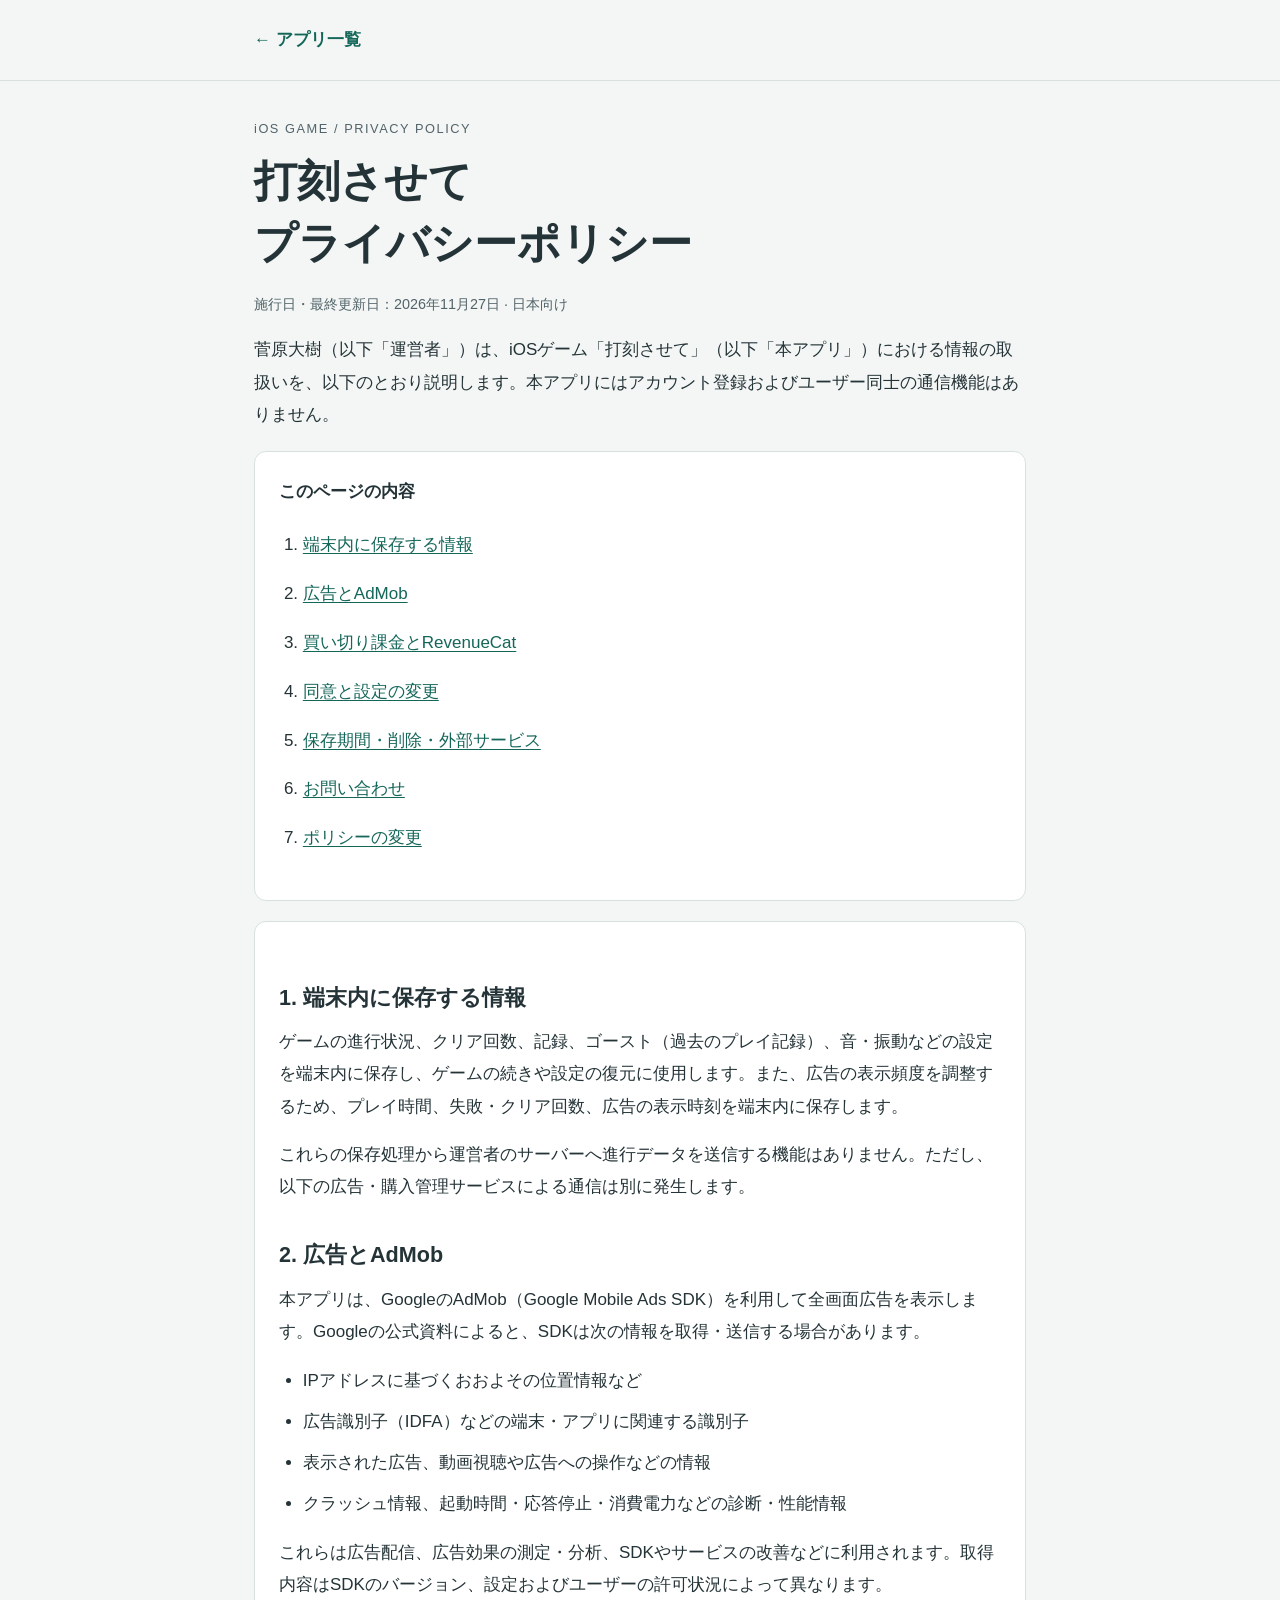
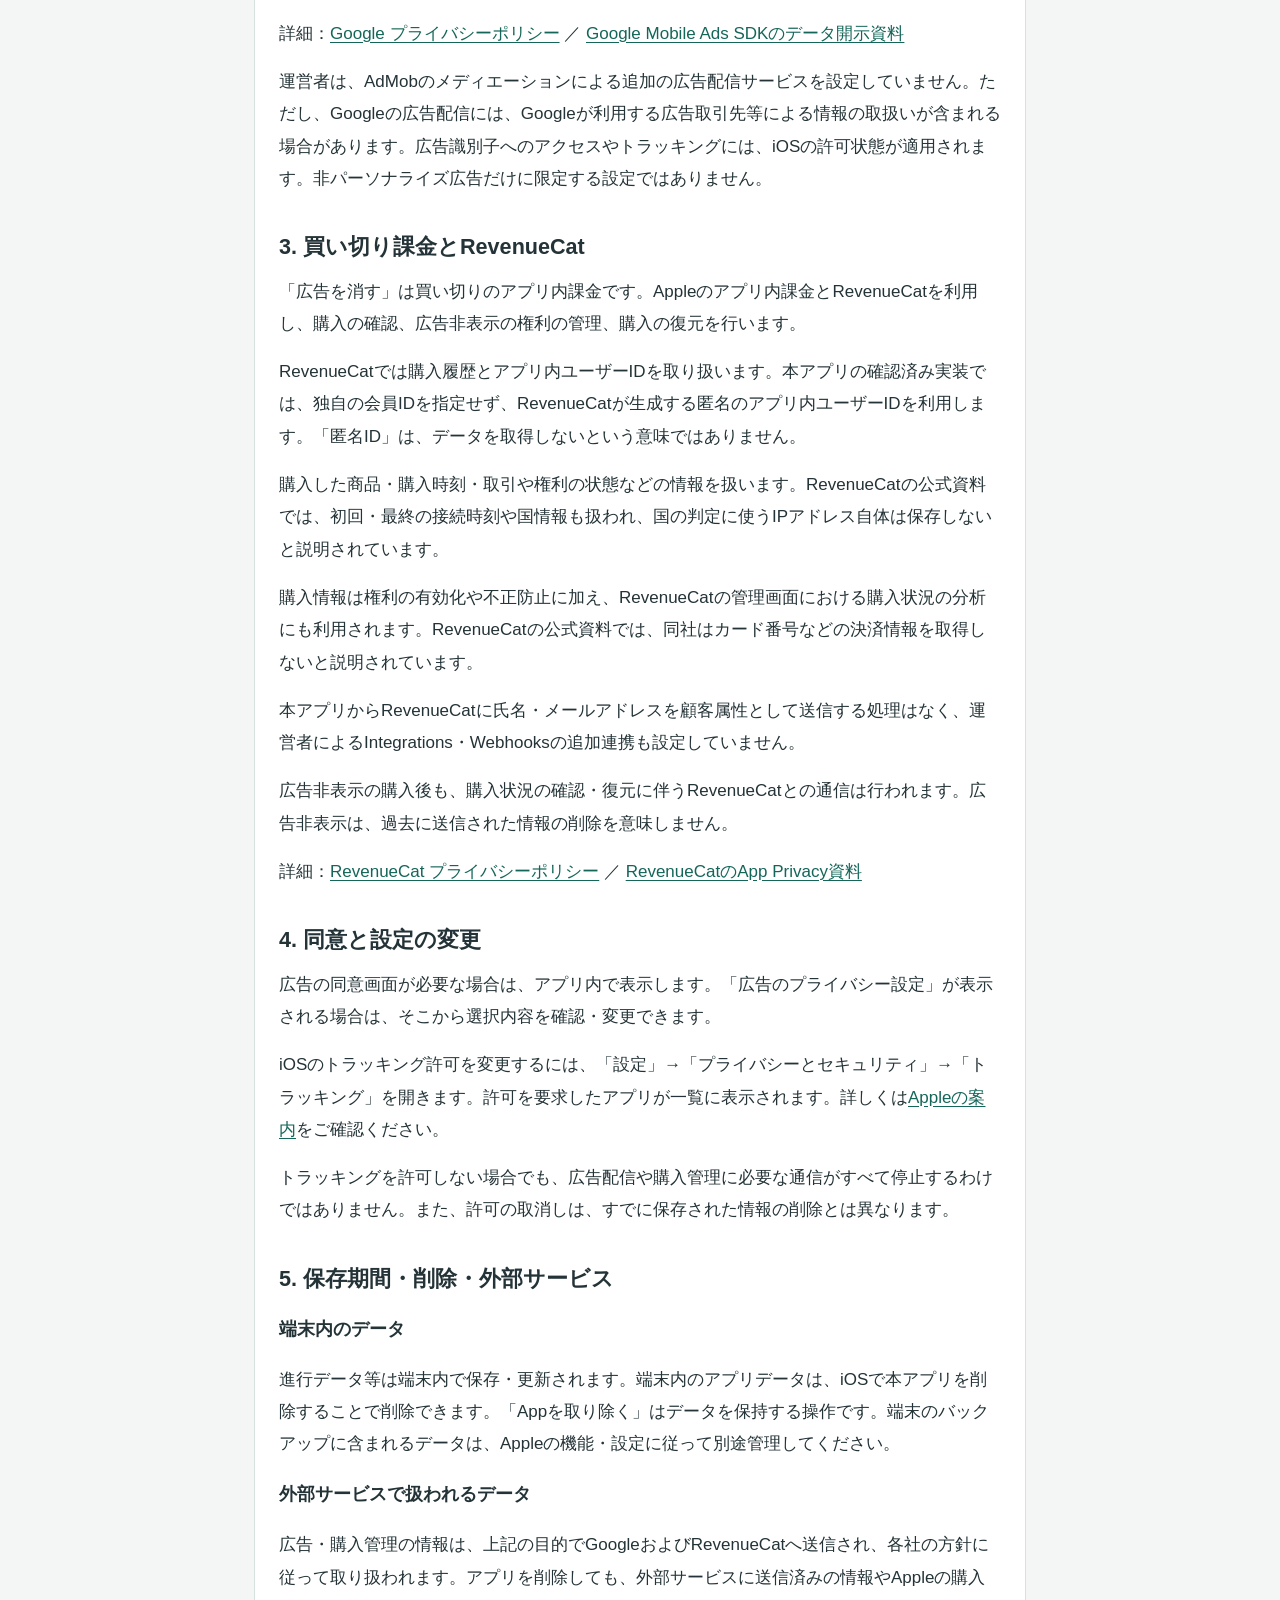
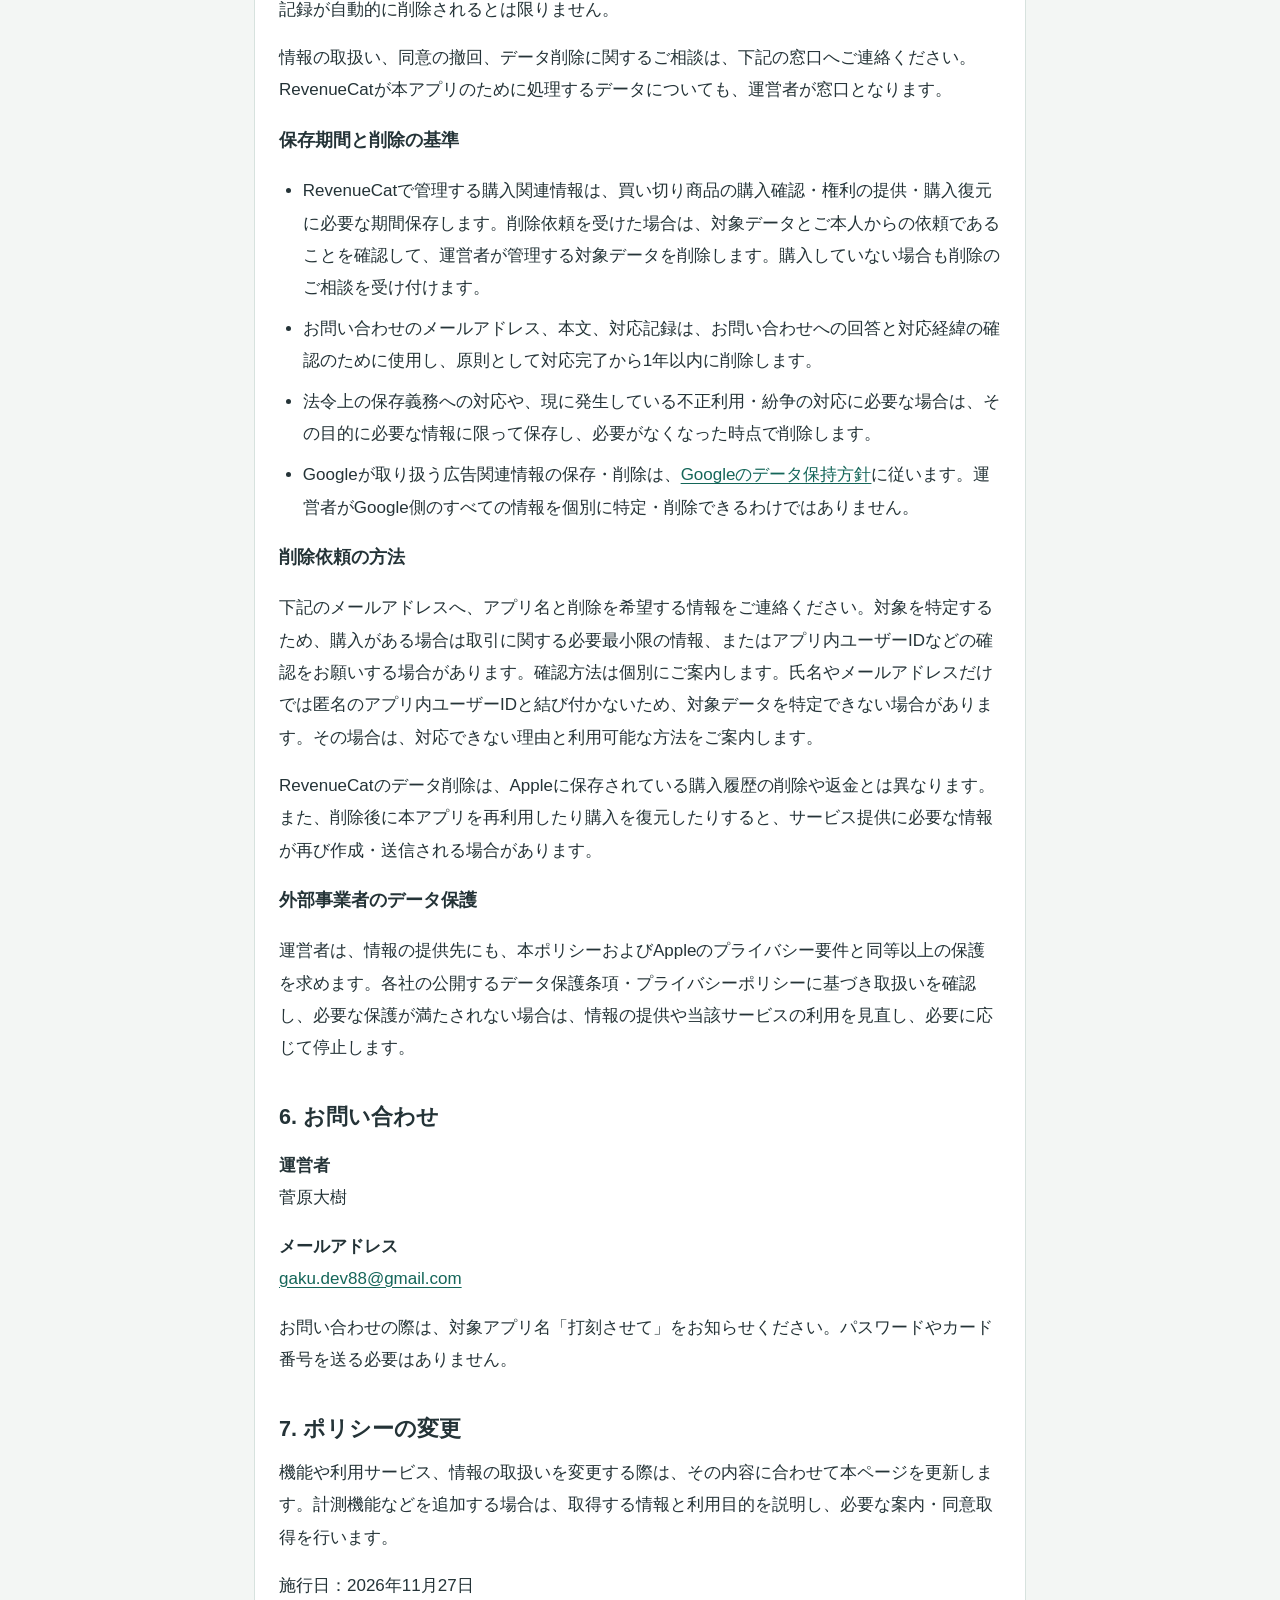
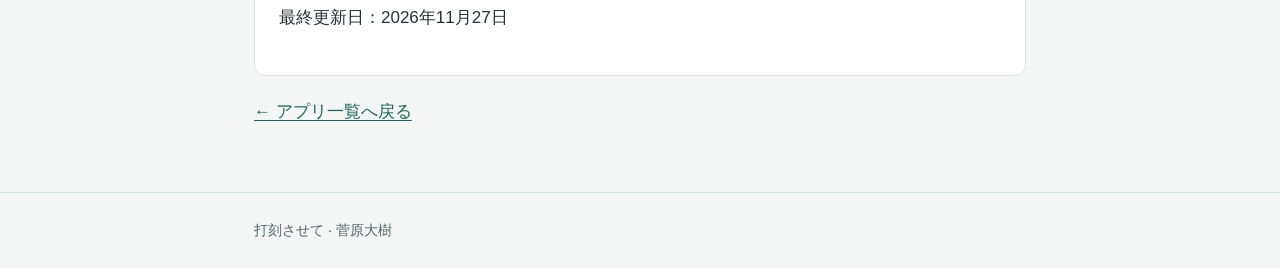
==== site/dakoku/index.html @ 4b2917b7 "first commit" ====
<!doctype html>
<html lang="ja"><head><meta charset="utf-8"><meta name="viewport" content="width=device-width, initial-scale=1"><title>打刻させて プライバシーポリシー | 菅原大樹</title><meta name="description" content="iOSゲーム「打刻させて」のデータ保存、AdMob広告、RevenueCatによる買い切り課金とプライバシーについて。"><link rel="stylesheet" href="../assets/style.css"></head>
<body><a class="skip" href="#main">本文へ移動</a><header><div class="wrap"><a class="brand" href="../">← アプリ一覧</a></div></header><main id="main" class="wrap"><p class="eyebrow">iOS GAME / PRIVACY POLICY</p><h1>打刻させて<br>プライバシーポリシー</h1><p class="meta">施行日・最終更新日：2026年11月27日 · 日本向け</p>

<p>菅原大樹（以下「運営者」）は、iOSゲーム「打刻させて」（以下「本アプリ」）における情報の取扱いを、以下のとおり説明します。本アプリにはアカウント登録およびユーザー同士の通信機能はありません。</p>
<nav class="toc" aria-label="目次"><strong>このページの内容</strong><ol><li><a href="#local">端末内に保存する情報</a></li><li><a href="#ads">広告とAdMob</a></li><li><a href="#purchase">買い切り課金とRevenueCat</a></li><li><a href="#choices">同意と設定の変更</a></li><li><a href="#retention">保存期間・削除・外部サービス</a></li><li><a href="#contact">お問い合わせ</a></li><li><a href="#changes">ポリシーの変更</a></li></ol></nav>
<article aria-label="ポリシー本文">
<section id="local"><h2>1. 端末内に保存する情報</h2><p>ゲームの進行状況、クリア回数、記録、ゴースト（過去のプレイ記録）、音・振動などの設定を端末内に保存し、ゲームの続きや設定の復元に使用します。また、広告の表示頻度を調整するため、プレイ時間、失敗・クリア回数、広告の表示時刻を端末内に保存します。</p><p>これらの保存処理から運営者のサーバーへ進行データを送信する機能はありません。ただし、以下の広告・購入管理サービスによる通信は別に発生します。</p></section>
<section id="ads"><h2>2. 広告とAdMob</h2><p>本アプリは、GoogleのAdMob（Google Mobile Ads SDK）を利用して全画面広告を表示します。Googleの公式資料によると、SDKは次の情報を取得・送信する場合があります。</p><ul><li>IPアドレスに基づくおおよその位置情報など</li><li>広告識別子（IDFA）などの端末・アプリに関連する識別子</li><li>表示された広告、動画視聴や広告への操作などの情報</li><li>クラッシュ情報、起動時間・応答停止・消費電力などの診断・性能情報</li></ul><p>これらは広告配信、広告効果の測定・分析、SDKやサービスの改善などに利用されます。取得内容はSDKのバージョン、設定およびユーザーの許可状況によって異なります。</p><p>詳細：<a href="https://policies.google.com/privacy?hl=ja">Google プライバシーポリシー</a> ／ <a href="https://developers.google.com/admob/ios/privacy/data-disclosure">Google Mobile Ads SDKのデータ開示資料</a></p><p>運営者は、AdMobのメディエーションによる追加の広告配信サービスを設定していません。ただし、Googleの広告配信には、Googleが利用する広告取引先等による情報の取扱いが含まれる場合があります。広告識別子へのアクセスやトラッキングには、iOSの許可状態が適用されます。非パーソナライズ広告だけに限定する設定ではありません。</p></section>
<section id="purchase"><h2>3. 買い切り課金とRevenueCat</h2><p>「広告を消す」は買い切りのアプリ内課金です。Appleのアプリ内課金とRevenueCatを利用し、購入の確認、広告非表示の権利の管理、購入の復元を行います。</p><p>RevenueCatでは購入履歴とアプリ内ユーザーIDを取り扱います。本アプリの確認済み実装では、独自の会員IDを指定せず、RevenueCatが生成する匿名のアプリ内ユーザーIDを利用します。「匿名ID」は、データを取得しないという意味ではありません。</p><p>購入した商品・購入時刻・取引や権利の状態などの情報を扱います。RevenueCatの公式資料では、初回・最終の接続時刻や国情報も扱われ、国の判定に使うIPアドレス自体は保存しないと説明されています。</p><p>購入情報は権利の有効化や不正防止に加え、RevenueCatの管理画面における購入状況の分析にも利用されます。RevenueCatの公式資料では、同社はカード番号などの決済情報を取得しないと説明されています。</p><p>本アプリからRevenueCatに氏名・メールアドレスを顧客属性として送信する処理はなく、運営者によるIntegrations・Webhooksの追加連携も設定していません。</p><p>広告非表示の購入後も、購入状況の確認・復元に伴うRevenueCatとの通信は行われます。広告非表示は、過去に送信された情報の削除を意味しません。</p><p>詳細：<a href="https://www.revenuecat.com/privacy">RevenueCat プライバシーポリシー</a> ／ <a href="https://www.revenuecat.com/docs/platform-resources/apple-platform-resources/apple-app-privacy">RevenueCatのApp Privacy資料</a></p></section>
<section id="choices"><h2>4. 同意と設定の変更</h2><p>広告の同意画面が必要な場合は、アプリ内で表示します。「広告のプライバシー設定」が表示される場合は、そこから選択内容を確認・変更できます。</p><p>iOSのトラッキング許可を変更するには、「設定」→「プライバシーとセキュリティ」→「トラッキング」を開きます。許可を要求したアプリが一覧に表示されます。詳しくは<a href="https://support.apple.com/ja-jp/102420">Appleの案内</a>をご確認ください。</p><p>トラッキングを許可しない場合でも、広告配信や購入管理に必要な通信がすべて停止するわけではありません。また、許可の取消しは、すでに保存された情報の削除とは異なります。</p></section>
<section id="retention"><h2>5. 保存期間・削除・外部サービス</h2><h3>端末内のデータ</h3><p>進行データ等は端末内で保存・更新されます。端末内のアプリデータは、iOSで本アプリを削除することで削除できます。「Appを取り除く」はデータを保持する操作です。端末のバックアップに含まれるデータは、Appleの機能・設定に従って別途管理してください。</p><h3>外部サービスで扱われるデータ</h3><p>広告・購入管理の情報は、上記の目的でGoogleおよびRevenueCatへ送信され、各社の方針に従って取り扱われます。アプリを削除しても、外部サービスに送信済みの情報やAppleの購入記録が自動的に削除されるとは限りません。</p><p>情報の取扱い、同意の撤回、データ削除に関するご相談は、下記の窓口へご連絡ください。RevenueCatが本アプリのために処理するデータについても、運営者が窓口となります。</p><h3>保存期間と削除の基準</h3><ul><li>RevenueCatで管理する購入関連情報は、買い切り商品の購入確認・権利の提供・購入復元に必要な期間保存します。削除依頼を受けた場合は、対象データとご本人からの依頼であることを確認して、運営者が管理する対象データを削除します。購入していない場合も削除のご相談を受け付けます。</li><li>お問い合わせのメールアドレス、本文、対応記録は、お問い合わせへの回答と対応経緯の確認のために使用し、原則として対応完了から1年以内に削除します。</li><li>法令上の保存義務への対応や、現に発生している不正利用・紛争の対応に必要な場合は、その目的に必要な情報に限って保存し、必要がなくなった時点で削除します。</li><li>Googleが取り扱う広告関連情報の保存・削除は、<a href="https://policies.google.com/technologies/retention?hl=ja">Googleのデータ保持方針</a>に従います。運営者がGoogle側のすべての情報を個別に特定・削除できるわけではありません。</li></ul>
<h3>削除依頼の方法</h3><p>下記のメールアドレスへ、アプリ名と削除を希望する情報をご連絡ください。対象を特定するため、購入がある場合は取引に関する必要最小限の情報、またはアプリ内ユーザーIDなどの確認をお願いする場合があります。確認方法は個別にご案内します。氏名やメールアドレスだけでは匿名のアプリ内ユーザーIDと結び付かないため、対象データを特定できない場合があります。その場合は、対応できない理由と利用可能な方法をご案内します。</p><p>RevenueCatのデータ削除は、Appleに保存されている購入履歴の削除や返金とは異なります。また、削除後に本アプリを再利用したり購入を復元したりすると、サービス提供に必要な情報が再び作成・送信される場合があります。</p>
<h3>外部事業者のデータ保護</h3><p>運営者は、情報の提供先にも、本ポリシーおよびAppleのプライバシー要件と同等以上の保護を求めます。各社の公開するデータ保護条項・プライバシーポリシーに基づき取扱いを確認し、必要な保護が満たされない場合は、情報の提供や当該サービスの利用を見直し、必要に応じて停止します。</p></section>
<section id="contact"><h2>6. お問い合わせ</h2><dl><dt>運営者</dt><dd>菅原大樹</dd><dt>メールアドレス</dt><dd><a href="mailto:gaku.dev88@gmail.com">gaku.dev88@gmail.com</a></dd></dl><p>お問い合わせの際は、対象アプリ名「打刻させて」をお知らせください。パスワードやカード番号を送る必要はありません。</p></section>
<section id="changes"><h2>7. ポリシーの変更</h2><p>機能や利用サービス、情報の取扱いを変更する際は、その内容に合わせて本ページを更新します。計測機能などを追加する場合は、取得する情報と利用目的を説明し、必要な案内・同意取得を行います。</p><p>施行日：2026年11月27日<br>最終更新日：2026年11月27日</p></section>
</article><p><a href="../">← アプリ一覧へ戻る</a></p></main><footer><div class="wrap">打刻させて · 菅原大樹</div></footer></body></html>
---- site/assets/style.css ----
:root{color-scheme:light;--ink:#243337;--muted:#526369;--accent:#146659;--line:#d7e2de;--paper:#fff;--bg:#f3f6f4}*{box-sizing:border-box}html{scroll-behavior:smooth;scroll-padding-top:1rem}body{margin:0;background:var(--bg);color:var(--ink);font-family:-apple-system,BlinkMacSystemFont,"Hiragino Kaku Gothic ProN","Yu Gothic",sans-serif;font-size:17px;line-height:1.9;overflow-wrap:anywhere}a{color:var(--accent);text-underline-offset:.2em}a:hover{text-decoration-thickness:2px}a:focus-visible{outline:3px solid #b26918;outline-offset:4px}.wrap{max-width:820px;margin:auto;padding:24px}header{border-bottom:1px solid var(--line)}.brand{font-weight:700;text-decoration:none}.eyebrow{font-size:.8rem;letter-spacing:.12em;color:var(--muted);margin:0 0 8px}h1{font-size:clamp(1.8rem,5vw,2.7rem);line-height:1.45;margin:8px 0 16px}h2{font-size:1.35rem;line-height:1.5;margin:36px 0 12px}h3{font-size:1.1rem}p{margin:0 0 16px}main{padding-top:36px!important;padding-bottom:48px!important}.meta,footer{color:var(--muted);font-size:.9rem}.card,article,nav.toc{background:var(--paper);border:1px solid var(--line);border-radius:12px;padding:24px;margin:20px 0}.card{display:block;text-decoration:none}.card strong{display:block;font-size:1.4rem}.card span{color:var(--muted)}.notice{background:#fff8e9;border-left:4px solid #af7722;padding:16px;margin:20px 0}.notice p:last-child{margin-bottom:0}ul,ol{padding-left:1.4em}li{margin:.5em 0}.toc a{display:inline-block;padding:4px 0}section{scroll-margin-top:24px}footer{border-top:1px solid var(--line)}.skip{position:absolute;top:-100px;left:16px;background:white;padding:12px}.skip:focus{top:8px}dt{font-weight:700}dd{margin:0 0 16px}@media(max-width:480px){.wrap{padding:20px}article,nav.toc,.card{padding:20px}body{font-size:16px}}@media(prefers-reduced-motion:reduce){html{scroll-behavior:auto}}@media print{body{background:white}header,.toc,.skip{display:none}article{border:0;padding:0}a{color:inherit}}
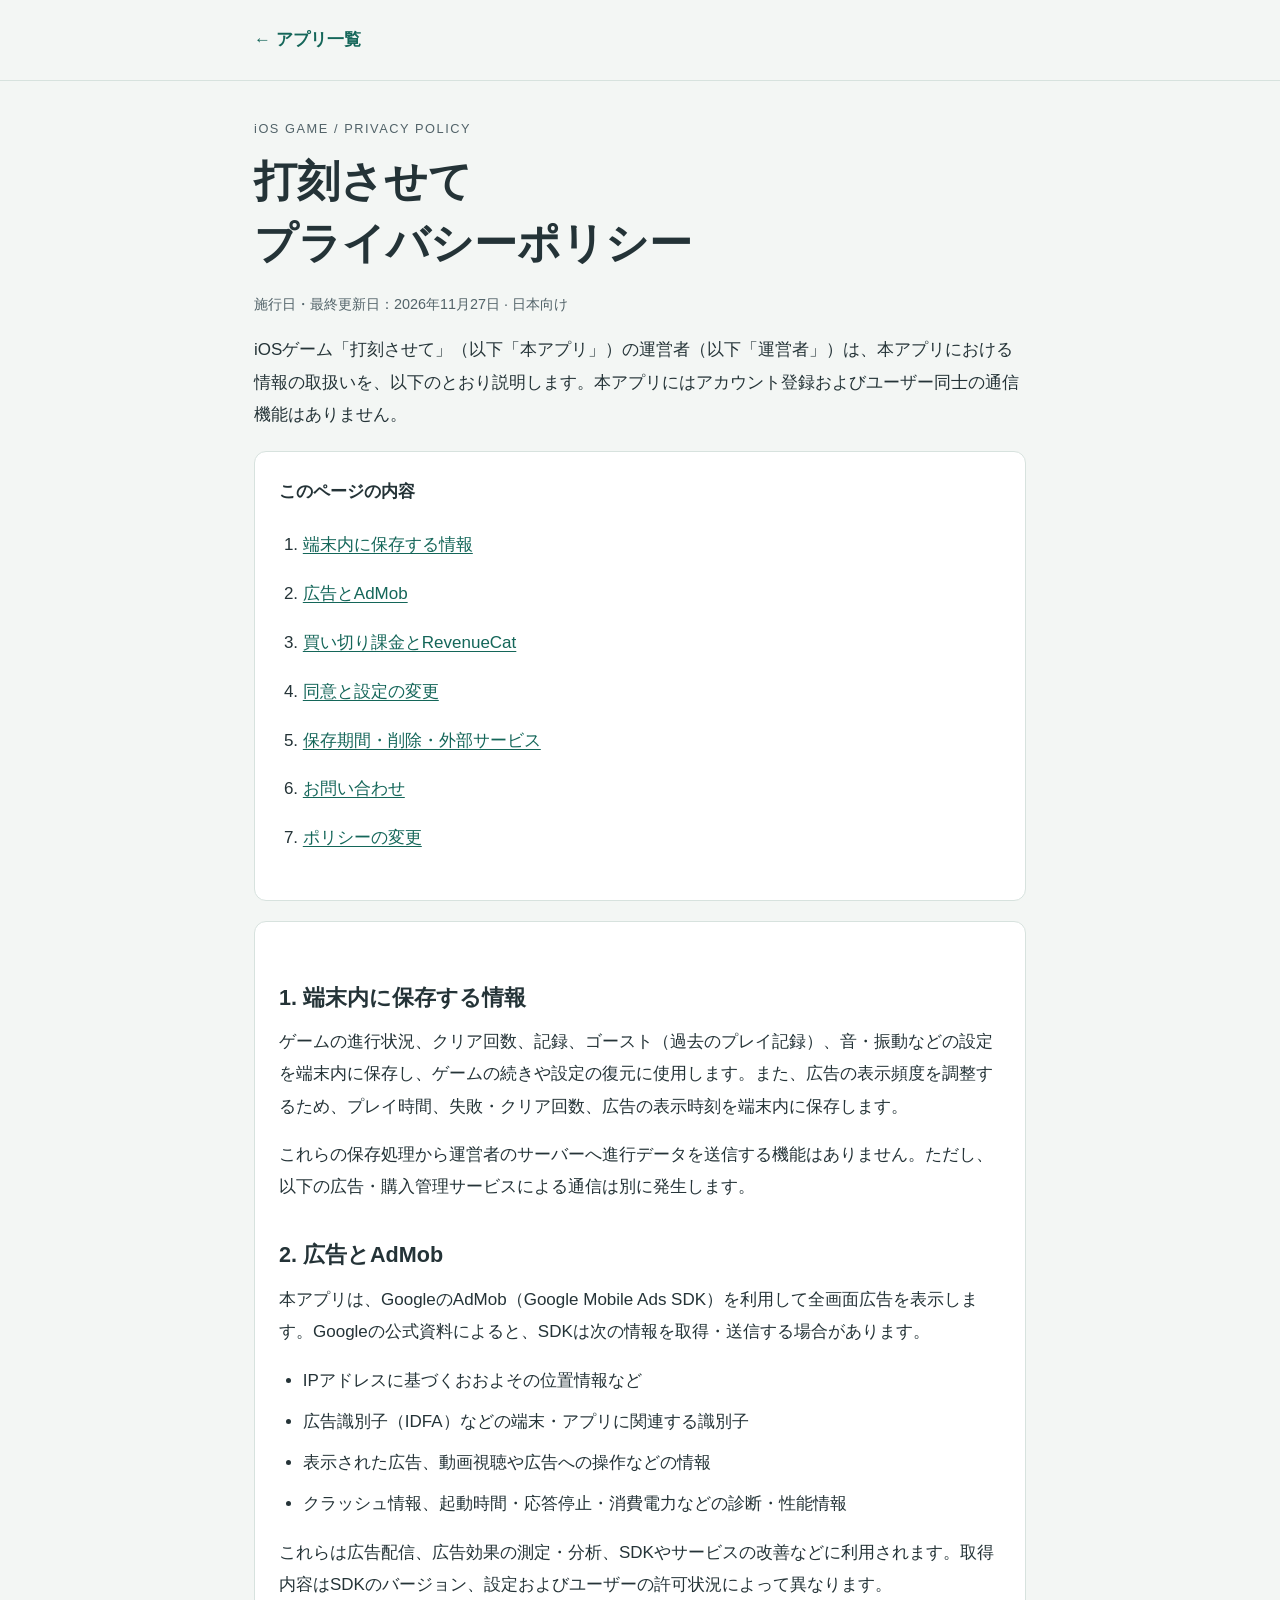
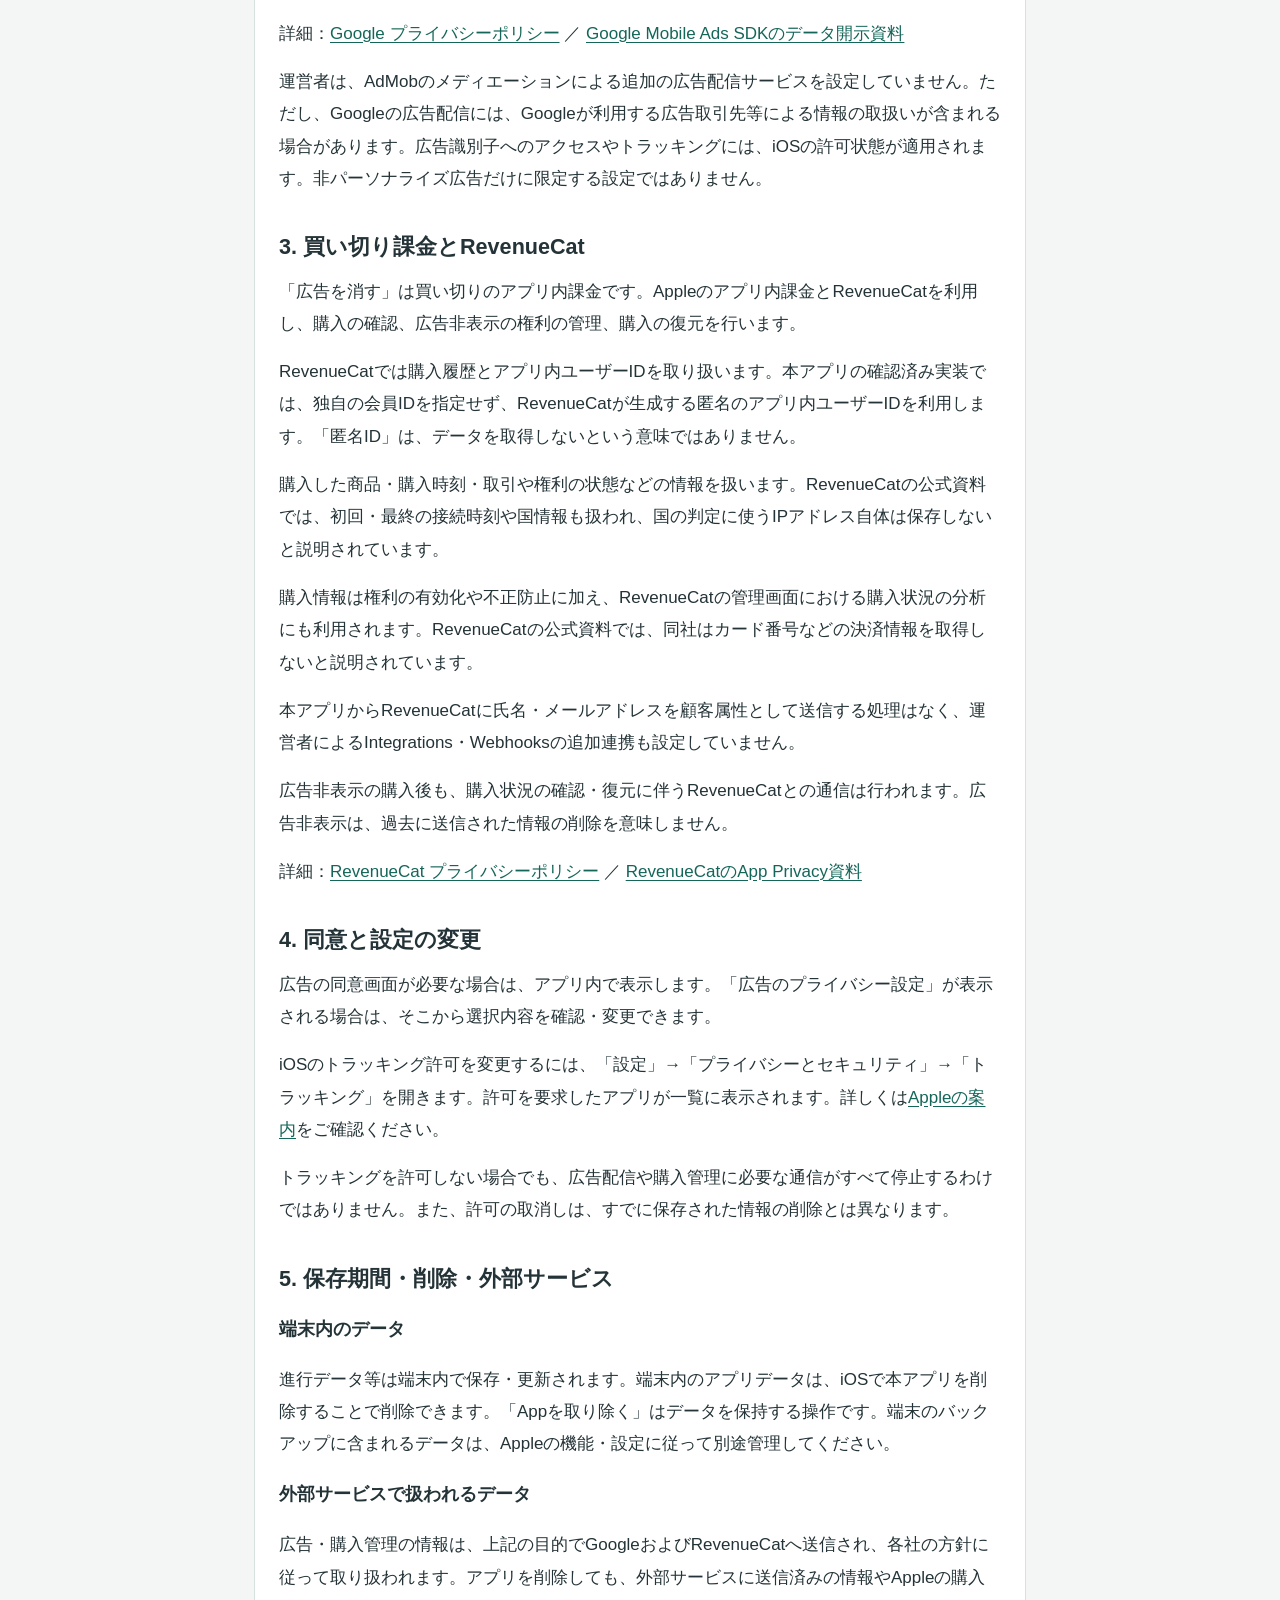
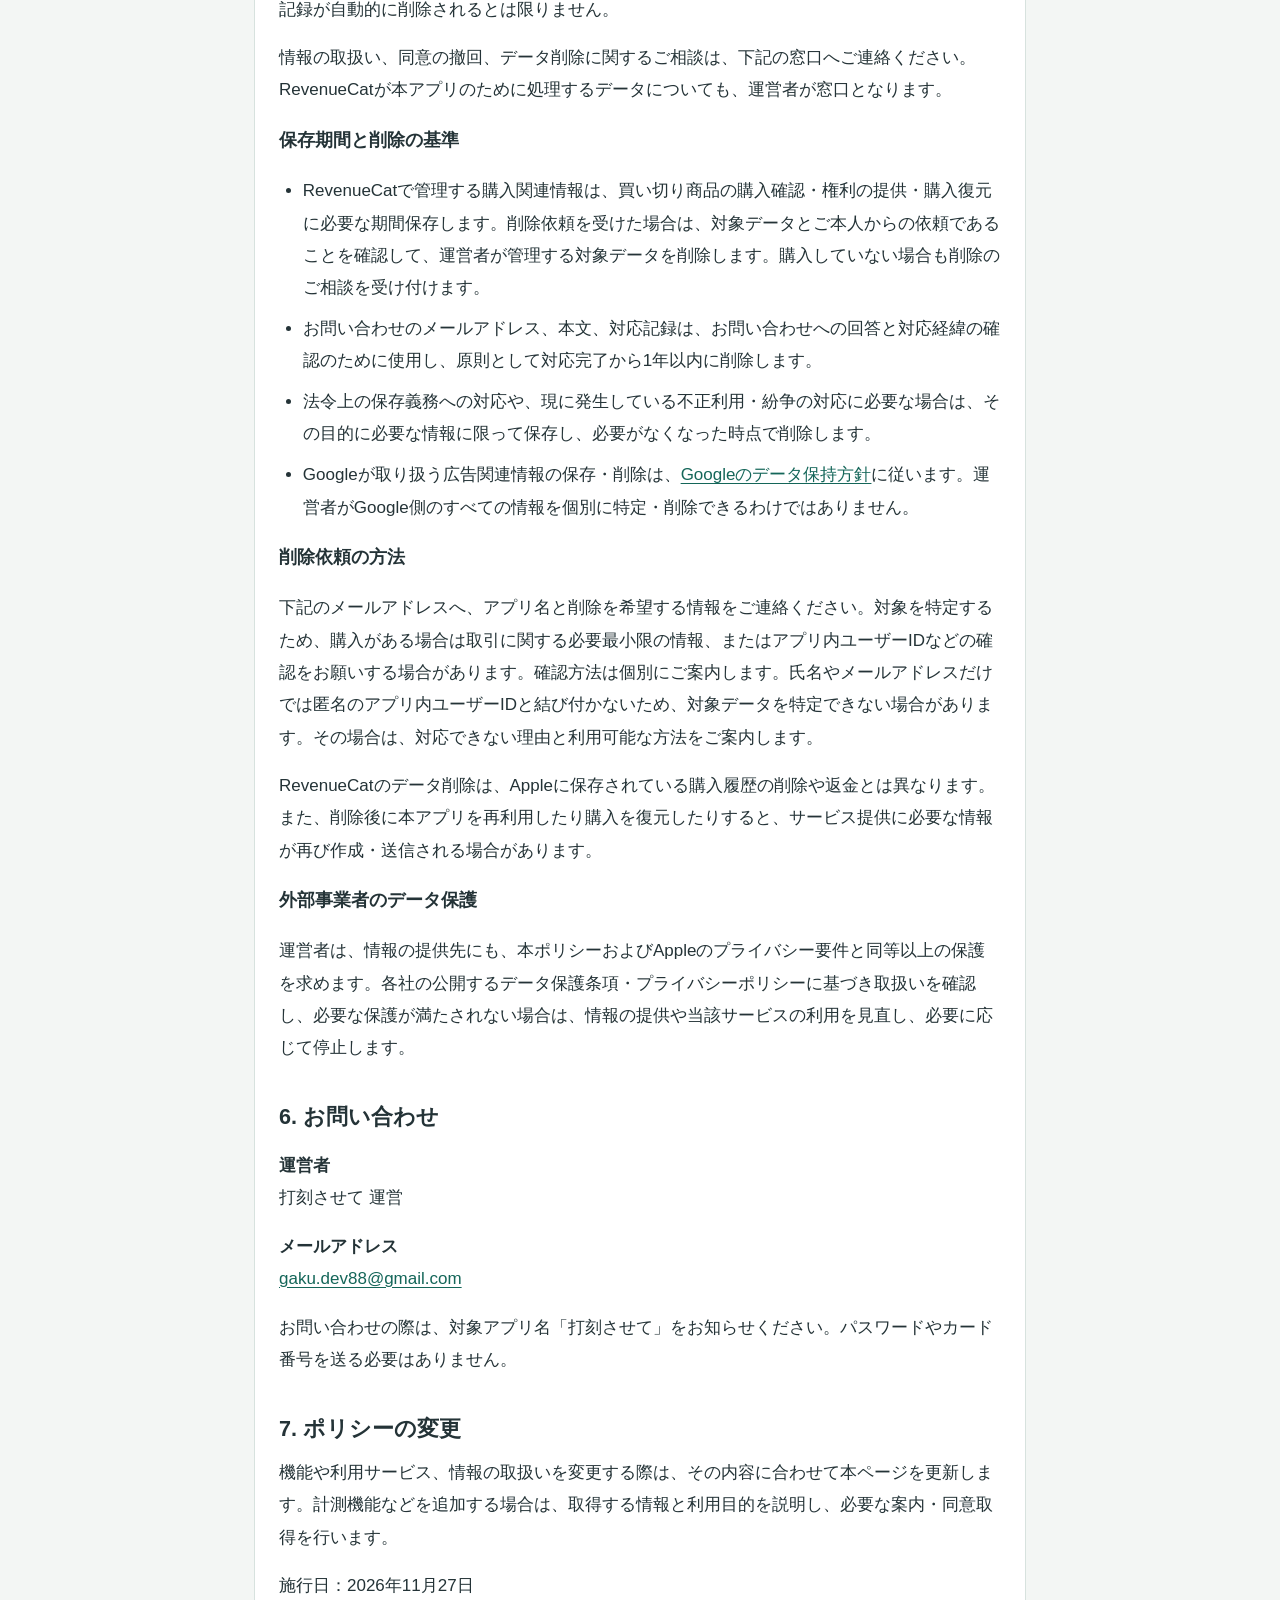
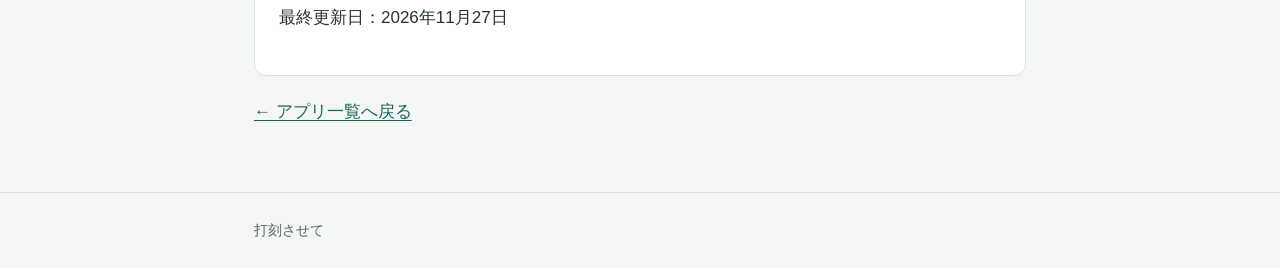
==== commit 242b0a94: "fix:" ====
--- a/site/dakoku/index.html
+++ b/site/dakoku/index.html
@@ -1,8 +1,8 @@
 <!doctype html>
-<html lang="ja"><head><meta charset="utf-8"><meta name="viewport" content="width=device-width, initial-scale=1"><title>打刻させて プライバシーポリシー | 菅原大樹</title><meta name="description" content="iOSゲーム「打刻させて」のデータ保存、AdMob広告、RevenueCatによる買い切り課金とプライバシーについて。"><link rel="stylesheet" href="../assets/style.css"></head>
+<html lang="ja"><head><meta charset="utf-8"><meta name="viewport" content="width=device-width, initial-scale=1"><title>打刻させて プライバシーポリシー</title><meta name="description" content="iOSゲーム「打刻させて」のデータ保存、AdMob広告、RevenueCatによる買い切り課金とプライバシーについて。"><link rel="stylesheet" href="../assets/style.css"></head>
 <body><a class="skip" href="#main">本文へ移動</a><header><div class="wrap"><a class="brand" href="../">← アプリ一覧</a></div></header><main id="main" class="wrap"><p class="eyebrow">iOS GAME / PRIVACY POLICY</p><h1>打刻させて<br>プライバシーポリシー</h1><p class="meta">施行日・最終更新日：2026年11月27日 · 日本向け</p>
 
-<p>菅原大樹（以下「運営者」）は、iOSゲーム「打刻させて」（以下「本アプリ」）における情報の取扱いを、以下のとおり説明します。本アプリにはアカウント登録およびユーザー同士の通信機能はありません。</p>
+<p>iOSゲーム「打刻させて」（以下「本アプリ」）の運営者（以下「運営者」）は、本アプリにおける情報の取扱いを、以下のとおり説明します。本アプリにはアカウント登録およびユーザー同士の通信機能はありません。</p>
 <nav class="toc" aria-label="目次"><strong>このページの内容</strong><ol><li><a href="#local">端末内に保存する情報</a></li><li><a href="#ads">広告とAdMob</a></li><li><a href="#purchase">買い切り課金とRevenueCat</a></li><li><a href="#choices">同意と設定の変更</a></li><li><a href="#retention">保存期間・削除・外部サービス</a></li><li><a href="#contact">お問い合わせ</a></li><li><a href="#changes">ポリシーの変更</a></li></ol></nav>
 <article aria-label="ポリシー本文">
 <section id="local"><h2>1. 端末内に保存する情報</h2><p>ゲームの進行状況、クリア回数、記録、ゴースト（過去のプレイ記録）、音・振動などの設定を端末内に保存し、ゲームの続きや設定の復元に使用します。また、広告の表示頻度を調整するため、プレイ時間、失敗・クリア回数、広告の表示時刻を端末内に保存します。</p><p>これらの保存処理から運営者のサーバーへ進行データを送信する機能はありません。ただし、以下の広告・購入管理サービスによる通信は別に発生します。</p></section>
@@ -12,6 +12,6 @@
 <section id="retention"><h2>5. 保存期間・削除・外部サービス</h2><h3>端末内のデータ</h3><p>進行データ等は端末内で保存・更新されます。端末内のアプリデータは、iOSで本アプリを削除することで削除できます。「Appを取り除く」はデータを保持する操作です。端末のバックアップに含まれるデータは、Appleの機能・設定に従って別途管理してください。</p><h3>外部サービスで扱われるデータ</h3><p>広告・購入管理の情報は、上記の目的でGoogleおよびRevenueCatへ送信され、各社の方針に従って取り扱われます。アプリを削除しても、外部サービスに送信済みの情報やAppleの購入記録が自動的に削除されるとは限りません。</p><p>情報の取扱い、同意の撤回、データ削除に関するご相談は、下記の窓口へご連絡ください。RevenueCatが本アプリのために処理するデータについても、運営者が窓口となります。</p><h3>保存期間と削除の基準</h3><ul><li>RevenueCatで管理する購入関連情報は、買い切り商品の購入確認・権利の提供・購入復元に必要な期間保存します。削除依頼を受けた場合は、対象データとご本人からの依頼であることを確認して、運営者が管理する対象データを削除します。購入していない場合も削除のご相談を受け付けます。</li><li>お問い合わせのメールアドレス、本文、対応記録は、お問い合わせへの回答と対応経緯の確認のために使用し、原則として対応完了から1年以内に削除します。</li><li>法令上の保存義務への対応や、現に発生している不正利用・紛争の対応に必要な場合は、その目的に必要な情報に限って保存し、必要がなくなった時点で削除します。</li><li>Googleが取り扱う広告関連情報の保存・削除は、<a href="https://policies.google.com/technologies/retention?hl=ja">Googleのデータ保持方針</a>に従います。運営者がGoogle側のすべての情報を個別に特定・削除できるわけではありません。</li></ul>
 <h3>削除依頼の方法</h3><p>下記のメールアドレスへ、アプリ名と削除を希望する情報をご連絡ください。対象を特定するため、購入がある場合は取引に関する必要最小限の情報、またはアプリ内ユーザーIDなどの確認をお願いする場合があります。確認方法は個別にご案内します。氏名やメールアドレスだけでは匿名のアプリ内ユーザーIDと結び付かないため、対象データを特定できない場合があります。その場合は、対応できない理由と利用可能な方法をご案内します。</p><p>RevenueCatのデータ削除は、Appleに保存されている購入履歴の削除や返金とは異なります。また、削除後に本アプリを再利用したり購入を復元したりすると、サービス提供に必要な情報が再び作成・送信される場合があります。</p>
 <h3>外部事業者のデータ保護</h3><p>運営者は、情報の提供先にも、本ポリシーおよびAppleのプライバシー要件と同等以上の保護を求めます。各社の公開するデータ保護条項・プライバシーポリシーに基づき取扱いを確認し、必要な保護が満たされない場合は、情報の提供や当該サービスの利用を見直し、必要に応じて停止します。</p></section>
-<section id="contact"><h2>6. お問い合わせ</h2><dl><dt>運営者</dt><dd>菅原大樹</dd><dt>メールアドレス</dt><dd><a href="mailto:gaku.dev88@gmail.com">gaku.dev88@gmail.com</a></dd></dl><p>お問い合わせの際は、対象アプリ名「打刻させて」をお知らせください。パスワードやカード番号を送る必要はありません。</p></section>
+<section id="contact"><h2>6. お問い合わせ</h2><dl><dt>運営者</dt><dd>打刻させて 運営</dd><dt>メールアドレス</dt><dd><a href="mailto:gaku.dev88@gmail.com">gaku.dev88@gmail.com</a></dd></dl><p>お問い合わせの際は、対象アプリ名「打刻させて」をお知らせください。パスワードやカード番号を送る必要はありません。</p></section>
 <section id="changes"><h2>7. ポリシーの変更</h2><p>機能や利用サービス、情報の取扱いを変更する際は、その内容に合わせて本ページを更新します。計測機能などを追加する場合は、取得する情報と利用目的を説明し、必要な案内・同意取得を行います。</p><p>施行日：2026年11月27日<br>最終更新日：2026年11月27日</p></section>
-</article><p><a href="../">← アプリ一覧へ戻る</a></p></main><footer><div class="wrap">打刻させて · 菅原大樹</div></footer></body></html>
+</article><p><a href="../">← アプリ一覧へ戻る</a></p></main><footer><div class="wrap">打刻させて</div></footer></body></html>
